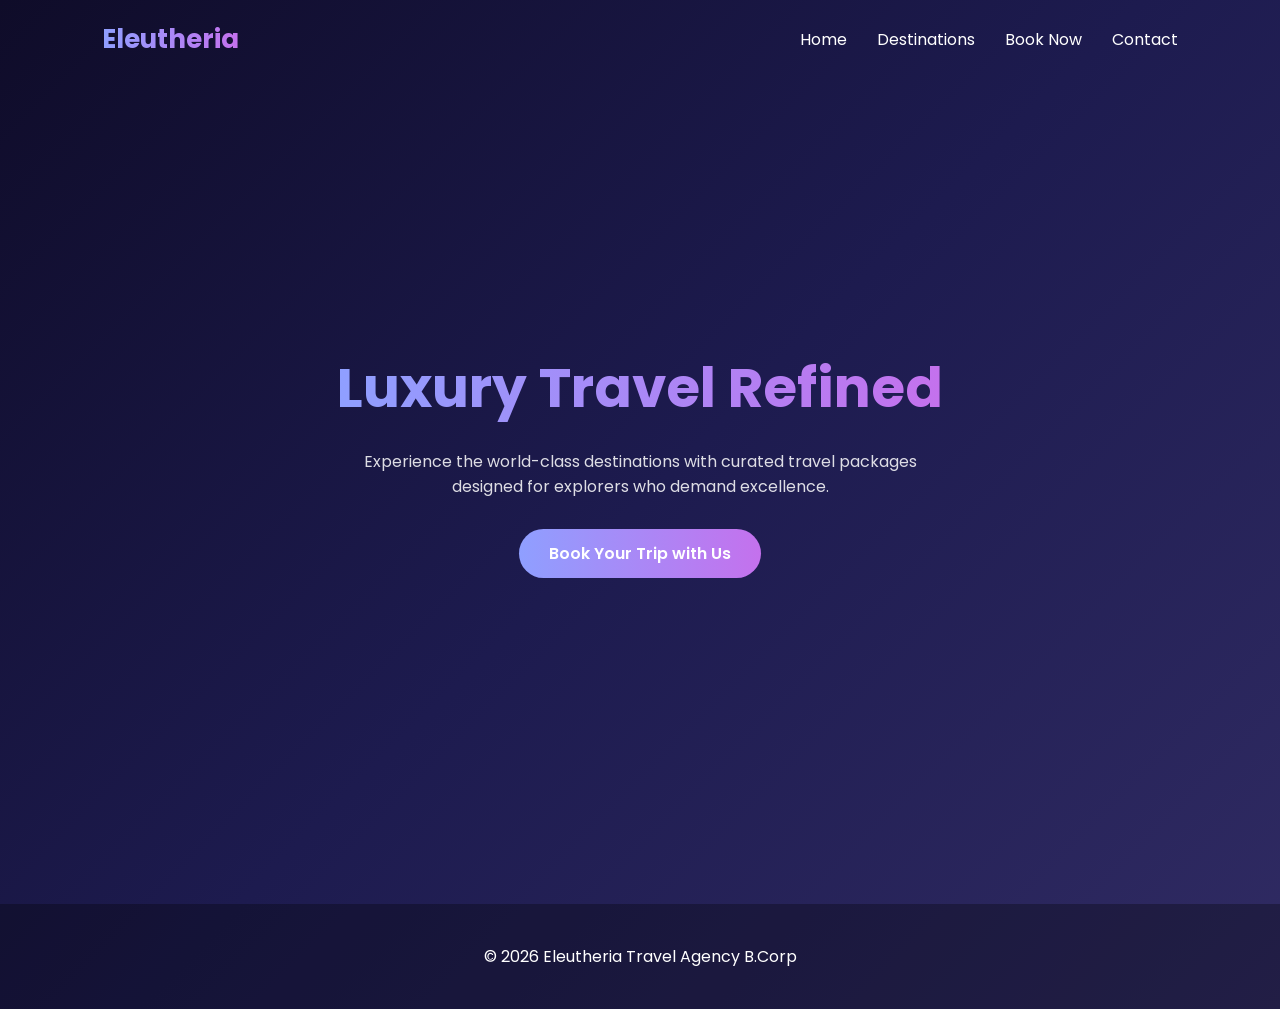
==== index.html @ 0f592579 "Clean travel site" ====
<!DOCTYPE html>
<html>
<head>
    <title>Eleutheria Travel</title>
    <link rel="stylesheet" href="styles.css">
    <link href="https://fonts.googleapis.com/css2?family=Poppins:wght@300;400;600;700&display=swap" rel="stylesheet">
</head>
<body>

    <nav>
        <h1>Eleutheria</h1>
        <ul>
            <li><a href="index.html">Home</a></li>
            <li><a href="destinations.html">Destinations</a></li>
            <li><a href="booking.html">Book Now</a></li>
           <li><a href="contact.html">Contact</a></li>
        </ul>
    </nav>

    <section class="hero">
        <h2>Luxury Travel Refined</h2>
    <p>Experience  the world-class destinations with curated travel packages designed for explorers who demand excellence.</p>
    <a href="booking.html" class="button">Book Your Trip with Us</a>
    </section>

    <footer>
        © 2026 Eleutheria Travel Agency B.Corp
    </footer>
</body>
</html>
---- styles.css ----
*{
    margin:0;
    padding:0;
    box-sizing:border-box;
    font-family:'Poppins', sans-serif;
}

body{
    background: linear-gradient(135deg,#0f0c29,#1d1b4f,#302b63);
    color:white;
    min-height:100vh;
}

nav{
    display:flex;
    justify-content:space-between;
    align-items:center;
    padding:20px 8%;
}

nav h1{
    font-size:26px;
    font-weight:700;
    background:linear-gradient(to right,#8f9fff,#c471ed);
    -webkit-background-clip:text;
    background-clip:text;
    -webkit-text-fill-color:transparent;
}

nav ul{
    display:flex;
    list-style:none;
    gap:30px;
}

nav ul li a{
    text-decoration:none;
    color:white;
    transition:0.3s;
}

nav ul li a:hover{
    color:#8f9fff;
}

.hero{
    height:85vh;
    display:flex;
    flex-direction:column;
    justify-content:center;
    align-items:center;
    text-align:center;
    padding:20px;
}

.hero h2{
    font-size:55px;
    background:linear-gradient(to right,#8f9fff,#c471ed);
    -webkit-background-clip:text;
    background-clip:text;
    -webkit-text-fill-color:transparent;
}

.hero p{
    margin-top:20px;
    max-width:600px;
    opacity:0.85;
}

.button{
    margin-top:30px;
    padding:12px 30px;
    border:none;
    border-radius:30px;
    background:linear-gradient(to right,#8f9fff,#c471ed);
    color:white;
    text-decoration:none;
    font-weight:600;
    transition:0.3s;
}

.button:hover{
    transform:scale(1.05);
}

/* SECTION */

.section{
    padding:70px 8%;
}

.section h2{
    text-align:center;
    margin-bottom:40px;
}

/* CARDS */

.grid{
    display:grid;
    grid-template-columns:repeat(auto-fit,minmax(280px,1fr));
    gap:30px;
}

.card{
    background:rgba(255,255,255,0.05);
    backdrop-filter:blur(10px);
    border-radius:20px;
    overflow:hidden;
    border:1px solid rgba(255,255,255,0.1);
    transition:0.4s;
}

.card:hover{
    transform:translateY(-10px);
}

.card img{
    width:100%;
    height:200px;
    object-fit:cover;
}

.card-content{
    padding:20px;
}



.form-container{
    max-width:600px;
    margin:auto;
    background:rgba(255,255,255,0.05);
    padding:40px;
    border-radius:20px;
    backdrop-filter:blur(10px);
}

form{
    display:flex;
    flex-direction:column;
    gap:20px;
}

input, select{
    padding:12px;
    border:none;
    border-radius:10px;
    background:rgba(255,255,255,0.1);
    color:white;
}

input::placeholder{
    color:rgba(255,255,255,0.7);
}

footer{
    text-align:center;
    padding:40px;
    background:rgba(0,0,0,0.3);
    margin-top:60px;
}
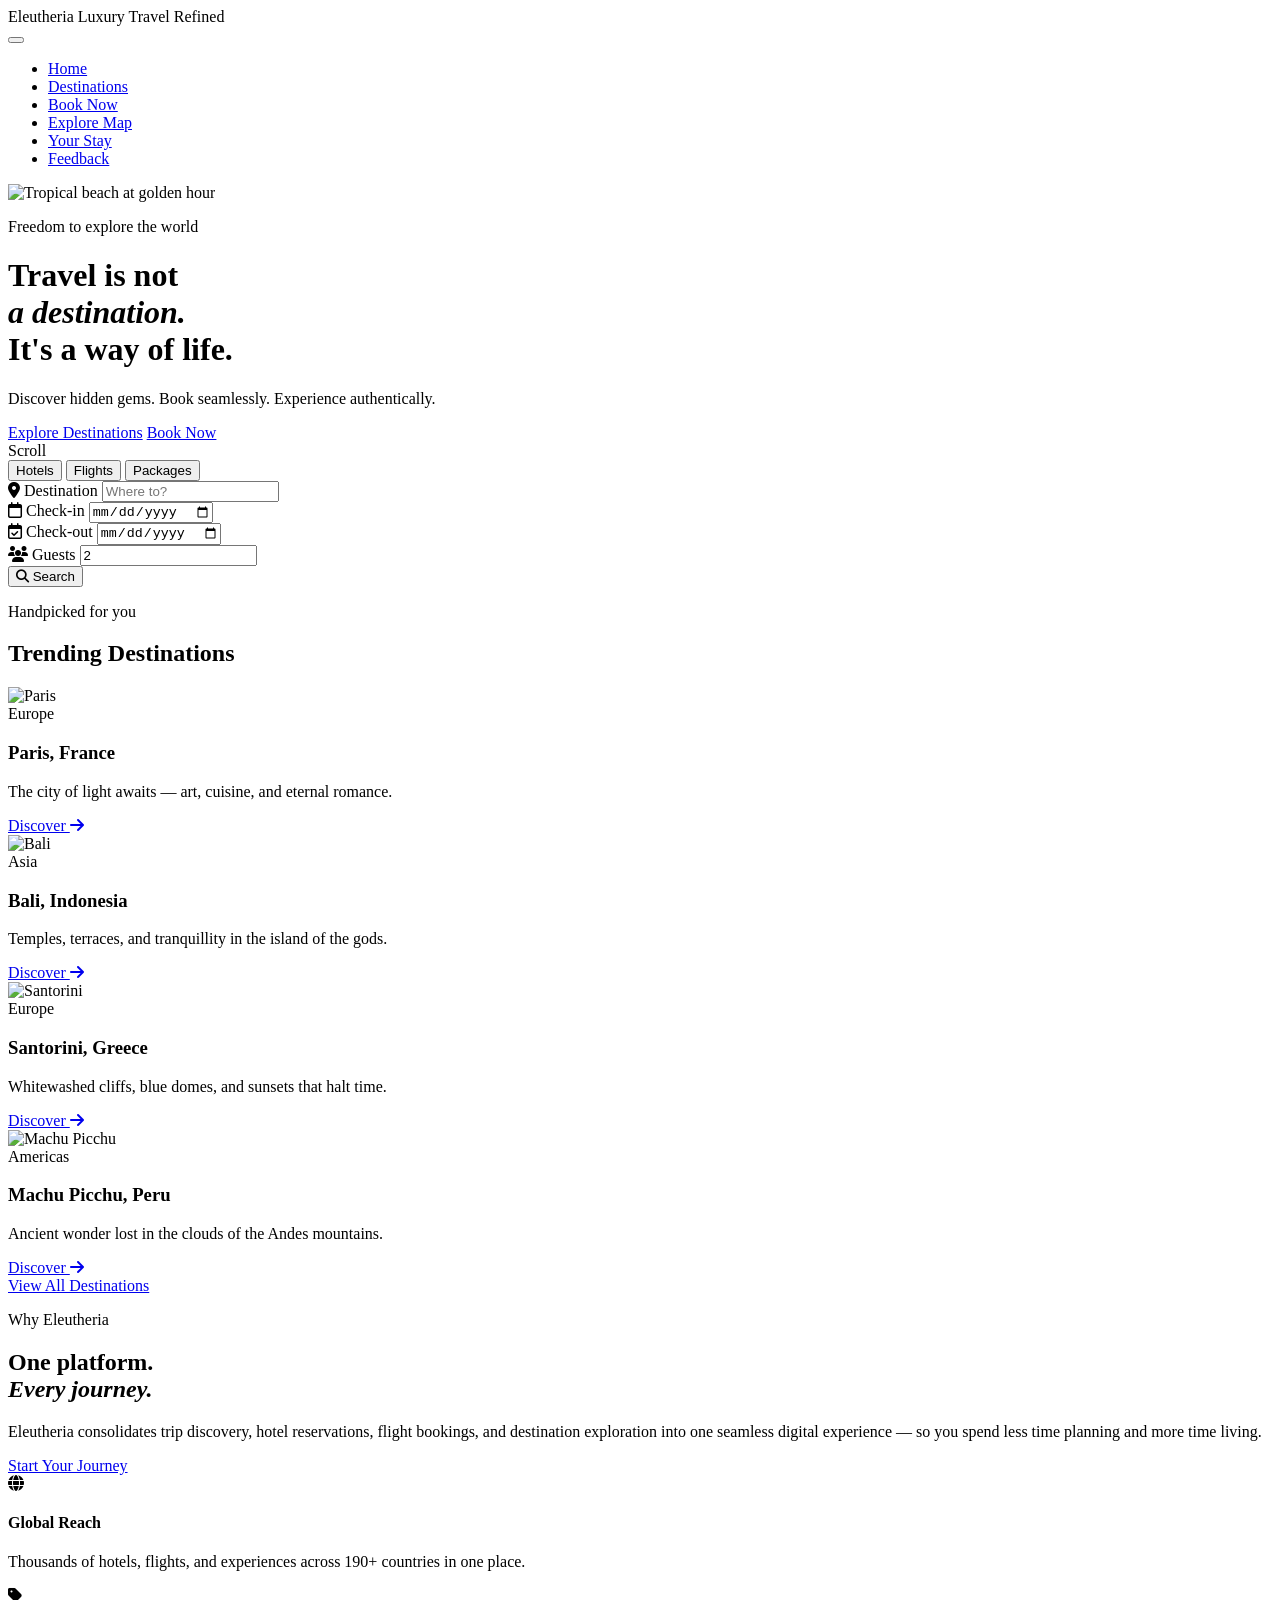
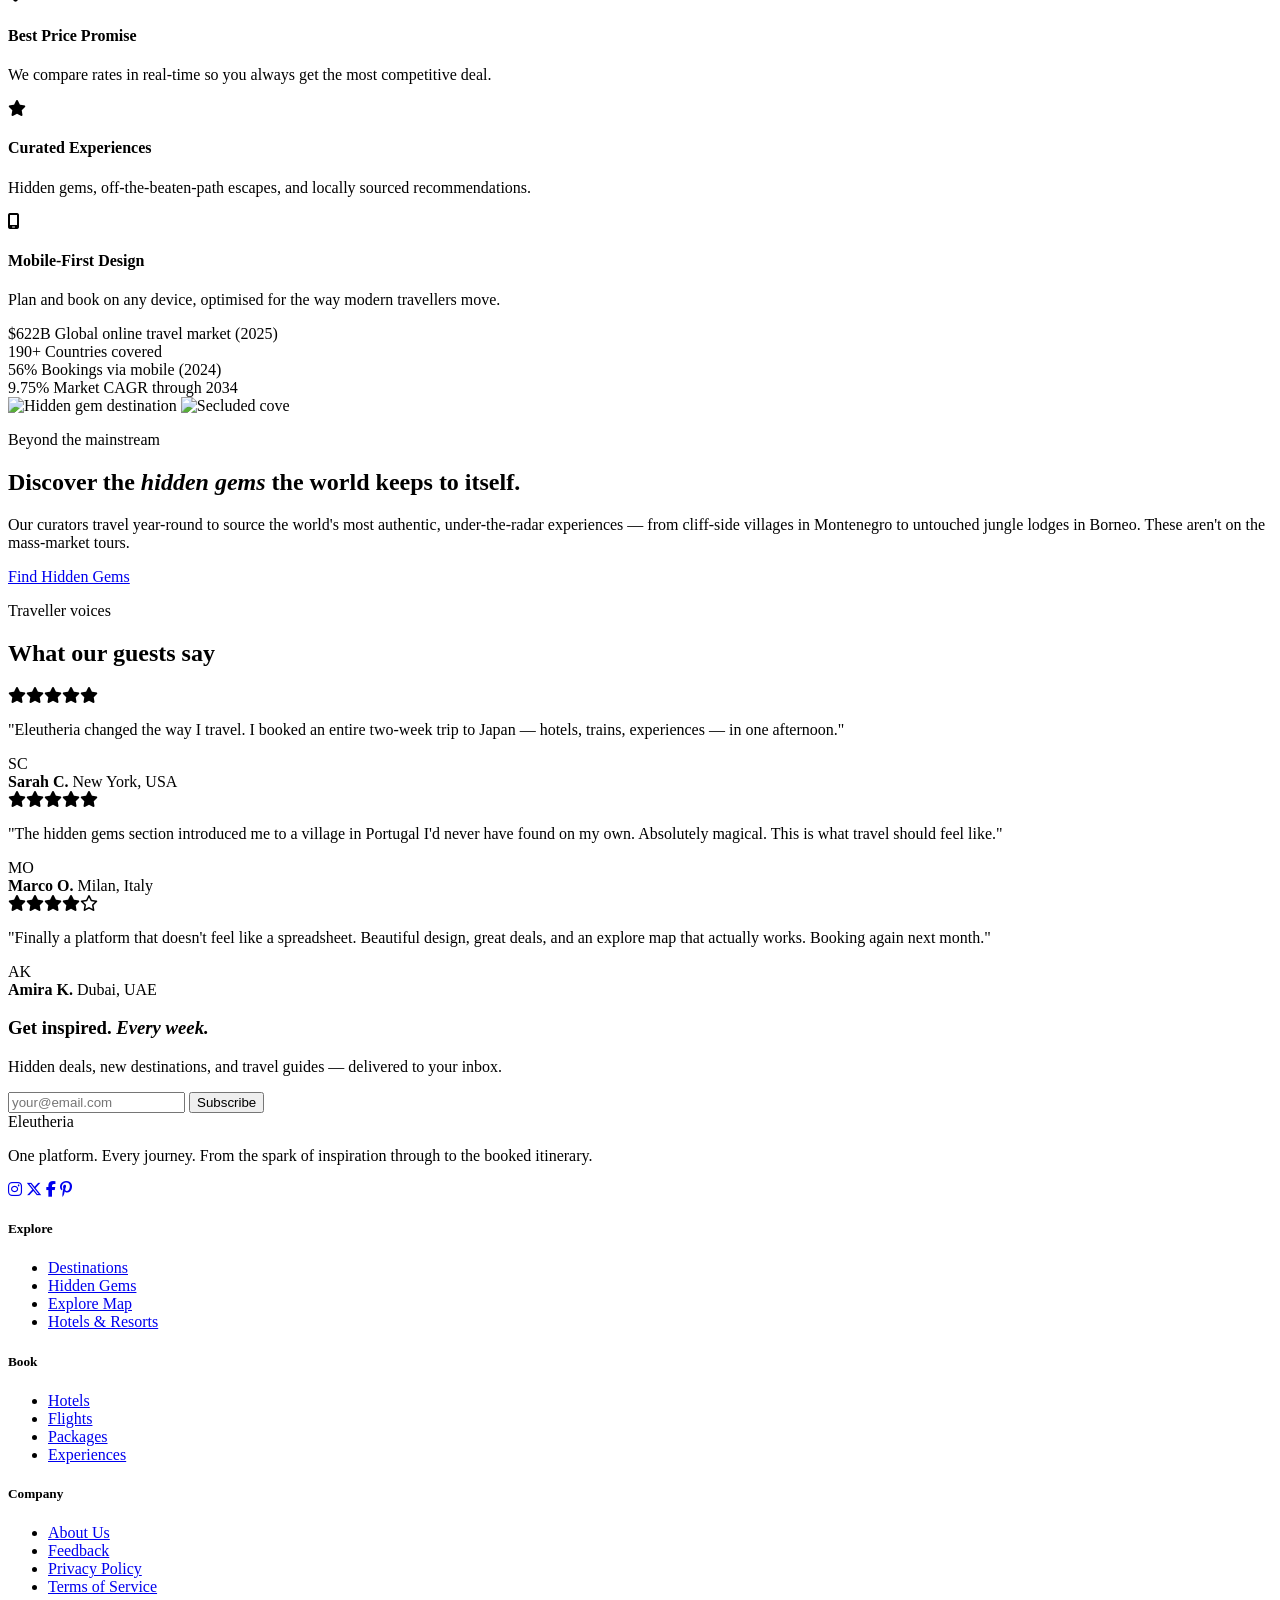
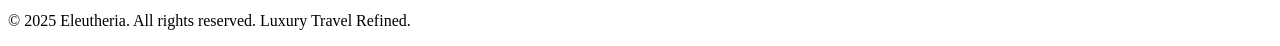
==== commit b1239f34: "Initial commit" ====
--- a/index.html
+++ b/index.html
@@ -1,30 +1,323 @@
 <!DOCTYPE html>
-<html>
+<html lang="en">
 <head>
-    <title>Eleutheria Travel</title>
-    <link rel="stylesheet" href="styles.css">
-    <link href="https://fonts.googleapis.com/css2?family=Poppins:wght@300;400;600;700&display=swap" rel="stylesheet">
+  <meta charset="UTF-8" />
+  <meta name="viewport" content="width=device-width, initial-scale=1.0" />
+  <title>Eleutheria — Luxury Travel Refined</title>
+  <link rel="stylesheet" href="css/style.css" />
+  <link rel="preconnect" href="https://fonts.googleapis.com" />
+  <link rel="preconnect" href="https://fonts.gstatic.com" crossorigin />
+  <link href="https://fonts.googleapis.com/css2?family=Cormorant+Garamond:ital,wght@0,300;0,400;0,600;1,300;1,400&family=Jost:wght@300;400;500&display=swap" rel="stylesheet" />
+  <link rel="stylesheet" href="https://cdnjs.cloudflare.com/ajax/libs/font-awesome/6.5.0/css/all.min.css" />
 </head>
 <body>
 
-    <nav>
-        <h1>Eleutheria</h1>
-        <ul>
-            <li><a href="index.html">Home</a></li>
+  
+  <nav class="navbar" id="navbar">
+    <div class="nav-logo">
+      <span class="logo-text">Eleutheria</span>
+      <span class="logo-sub">Luxury Travel Refined</span>
+    </div>
+    <button class="nav-toggle" id="navToggle" aria-label="Toggle menu">
+      <span></span><span></span><span></span>
+    </button>
+    <ul class="nav-links" id="navLinks">
+      <li><a href="index.html" class="active">Home</a></li>
+      <li><a href="destinations.html">Destinations</a></li>
+      <li><a href="book.html">Book Now</a></li>
+      <li><a href="map.html">Explore Map</a></li>
+      <li><a href="stay.html">Your Stay</a></li>
+      <li><a href="feedback.html">Feedback</a></li>
+    </ul>
+  </nav>
+
+  
+  <header class="hero">
+    <div class="hero-bg">
+      <div class="hero-overlay"></div>
+      <img src="https://images.unsplash.com/photo-1507525428034-b723cf961d3e?w=1600&q=80" alt="Tropical beach at golden hour" class="hero-img" />
+    </div>
+    <div class="hero-content">
+      <p class="hero-eyebrow">Freedom to explore the world</p>
+      <h1 class="hero-title">
+        Travel is not<br />
+        <em>a destination.</em><br />
+        It's a way of life.
+      </h1>
+      <p class="hero-sub">Discover hidden gems. Book seamlessly. Experience authentically.</p>
+      <div class="hero-cta">
+        <a href="destinations.html" class="btn btn-primary">Explore Destinations</a>
+        <a href="book.html" class="btn btn-ghost">Book Now</a>
+      </div>
+    </div>
+    <div class="hero-scroll">
+      <span>Scroll</span>
+      <div class="scroll-line"></div>
+    </div>
+  </header>
+
+ 
+  <section class="search-bar-section">
+    <div class="search-card">
+      <div class="search-tabs">
+        <button class="tab active" data-tab="hotels">Hotels</button>
+        <button class="tab" data-tab="flights">Flights</button>
+        <button class="tab" data-tab="packages">Packages</button>
+      </div>
+      <div class="search-fields">
+        <div class="field">
+          <label><i class="fa-solid fa-location-dot"></i> Destination</label>
+          <input type="text" placeholder="Where to?" />
+        </div>
+        <div class="field">
+          <label><i class="fa-regular fa-calendar"></i> Check-in</label>
+          <input type="date" />
+        </div>
+        <div class="field">
+          <label><i class="fa-regular fa-calendar-check"></i> Check-out</label>
+          <input type="date" />
+        </div>
+        <div class="field">
+          <label><i class="fa-solid fa-users"></i> Guests</label>
+          <input type="number" min="1" value="2" />
+        </div>
+        <button class="search-btn"><i class="fa-solid fa-magnifying-glass"></i> Search</button>
+      </div>
+    </div>
+  </section>
+
+  <section class="section featured">
+    <div class="section-header">
+      <p class="section-eyebrow">Handpicked for you</p>
+      <h2 class="section-title">Trending Destinations</h2>
+    </div>
+    <div class="cards-grid">
+      <article class="dest-card" style="--delay:0s">
+        <img src="https://images.unsplash.com/photo-1499856871958-5b9627545d1a?w=600&q=80" alt="Paris" />
+        <div class="card-overlay">
+          <div class="card-tag">Europe</div>
+          <h3>Paris, France</h3>
+          <p>The city of light awaits — art, cuisine, and eternal romance.</p>
+          <a href="destinations.html" class="card-link">Discover <i class="fa-solid fa-arrow-right"></i></a>
+        </div>
+      </article>
+      <article class="dest-card" style="--delay:0.1s">
+        <img src="https://images.unsplash.com/photo-1528360983277-13d401cdc186?w=600&q=80" alt="Bali" />
+        <div class="card-overlay">
+          <div class="card-tag">Asia</div>
+          <h3>Bali, Indonesia</h3>
+          <p>Temples, terraces, and tranquillity in the island of the gods.</p>
+          <a href="destinations.html" class="card-link">Discover <i class="fa-solid fa-arrow-right"></i></a>
+        </div>
+      </article>
+      <article class="dest-card" style="--delay:0.2s">
+        <img src="https://images.unsplash.com/photo-1506905925346-21bda4d32df4?w=600&q=80" alt="Santorini" />
+        <div class="card-overlay">
+          <div class="card-tag">Europe</div>
+          <h3>Santorini, Greece</h3>
+          <p>Whitewashed cliffs, blue domes, and sunsets that halt time.</p>
+          <a href="destinations.html" class="card-link">Discover <i class="fa-solid fa-arrow-right"></i></a>
+        </div>
+      </article>
+      <article class="dest-card" style="--delay:0.3s">
+        <img src="https://images.unsplash.com/photo-1474044159687-1ee9f3a51722?w=600&q=80" alt="Machu Picchu" />
+        <div class="card-overlay">
+          <div class="card-tag">Americas</div>
+          <h3>Machu Picchu, Peru</h3>
+          <p>Ancient wonder lost in the clouds of the Andes mountains.</p>
+          <a href="destinations.html" class="card-link">Discover <i class="fa-solid fa-arrow-right"></i></a>
+        </div>
+      </article>
+    </div>
+    <div class="section-cta">
+      <a href="destinations.html" class="btn btn-outline">View All Destinations</a>
+    </div>
+  </section>
+
+  
+  <section class="section why-us">
+    <div class="why-left">
+      <p class="section-eyebrow">Why Eleutheria</p>
+      <h2 class="section-title">One platform.<br /><em>Every journey.</em></h2>
+      <p class="why-body">Eleutheria consolidates trip discovery, hotel reservations, flight bookings, and destination exploration into one seamless digital experience — so you spend less time planning and more time living.</p>
+      <a href="book.html" class="btn btn-primary">Start Your Journey</a>
+    </div>
+    <div class="why-right">
+      <div class="feature-item">
+        <div class="feature-icon"><i class="fa-solid fa-globe"></i></div>
+        <div>
+          <h4>Global Reach</h4>
+          <p>Thousands of hotels, flights, and experiences across 190+ countries in one place.</p>
+        </div>
+      </div>
+      <div class="feature-item">
+        <div class="feature-icon"><i class="fa-solid fa-tag"></i></div>
+        <div>
+          <h4>Best Price Promise</h4>
+          <p>We compare rates in real-time so you always get the most competitive deal.</p>
+        </div>
+      </div>
+      <div class="feature-item">
+        <div class="feature-icon"><i class="fa-solid fa-star"></i></div>
+        <div>
+          <h4>Curated Experiences</h4>
+          <p>Hidden gems, off-the-beaten-path escapes, and locally sourced recommendations.</p>
+        </div>
+      </div>
+      <div class="feature-item">
+        <div class="feature-icon"><i class="fa-solid fa-mobile-screen"></i></div>
+        <div>
+          <h4>Mobile-First Design</h4>
+          <p>Plan and book on any device, optimised for the way modern travellers move.</p>
+        </div>
+      </div>
+    </div>
+  </section>
+
+
+  <section class="stats-strip">
+    <div class="stat">
+      <span class="stat-num">$622B</span>
+      <span class="stat-label">Global online travel market (2025)</span>
+    </div>
+    <div class="stat-divider"></div>
+    <div class="stat">
+      <span class="stat-num">190+</span>
+      <span class="stat-label">Countries covered</span>
+    </div>
+    <div class="stat-divider"></div>
+    <div class="stat">
+      <span class="stat-num">56%</span>
+      <span class="stat-label">Bookings via mobile (2024)</span>
+    </div>
+    <div class="stat-divider"></div>
+    <div class="stat">
+      <span class="stat-num">9.75%</span>
+      <span class="stat-label">Market CAGR through 2034</span>
+    </div>
+  </section>
+
+
+  <section class="section gems">
+    <div class="gems-inner">
+      <div class="gems-img-col">
+        <img src="https://images.unsplash.com/photo-1552465011-b4e21bf6e79a?w=700&q=80" alt="Hidden gem destination" class="gems-img-main" />
+        <img src="https://images.unsplash.com/photo-1440778303588-435521a205bc?w=400&q=80" alt="Secluded cove" class="gems-img-accent" />
+      </div>
+      <div class="gems-text">
+        <p class="section-eyebrow">Beyond the mainstream</p>
+        <h2 class="section-title">Discover the <em>hidden gems</em> the world keeps to itself.</h2>
+        <p>Our curators travel year-round to source the world's most authentic, under-the-radar experiences — from cliff-side villages in Montenegro to untouched jungle lodges in Borneo. These aren't on the mass-market tours.</p>
+        <a href="destinations.html" class="btn btn-primary">Find Hidden Gems</a>
+      </div>
+    </div>
+  </section>
+
+  
+  <section class="section testimonials">
+    <div class="section-header">
+      <p class="section-eyebrow">Traveller voices</p>
+      <h2 class="section-title">What our guests say</h2>
+    </div>
+    <div class="reviews-grid">
+      <div class="review-card">
+        <div class="stars"><i class="fa-solid fa-star"></i><i class="fa-solid fa-star"></i><i class="fa-solid fa-star"></i><i class="fa-solid fa-star"></i><i class="fa-solid fa-star"></i></div>
+        <p>"Eleutheria changed the way I travel. I booked an entire two-week trip to Japan — hotels, trains, experiences — in one afternoon."</p>
+        <div class="reviewer">
+          <div class="reviewer-avatar">SC</div>
+          <div>
+            <strong>Sarah C.</strong>
+            <span>New York, USA</span>
+          </div>
+        </div>
+      </div>
+      <div class="review-card featured-review">
+        <div class="stars"><i class="fa-solid fa-star"></i><i class="fa-solid fa-star"></i><i class="fa-solid fa-star"></i><i class="fa-solid fa-star"></i><i class="fa-solid fa-star"></i></div>
+        <p>"The hidden gems section introduced me to a village in Portugal I'd never have found on my own. Absolutely magical. This is what travel should feel like."</p>
+        <div class="reviewer">
+          <div class="reviewer-avatar">MO</div>
+          <div>
+            <strong>Marco O.</strong>
+            <span>Milan, Italy</span>
+          </div>
+        </div>
+      </div>
+      <div class="review-card">
+        <div class="stars"><i class="fa-solid fa-star"></i><i class="fa-solid fa-star"></i><i class="fa-solid fa-star"></i><i class="fa-solid fa-star"></i><i class="fa-regular fa-star"></i></div>
+        <p>"Finally a platform that doesn't feel like a spreadsheet. Beautiful design, great deals, and an explore map that actually works. Booking again next month."</p>
+        <div class="reviewer">
+          <div class="reviewer-avatar">AK</div>
+          <div>
+            <strong>Amira K.</strong>
+            <span>Dubai, UAE</span>
+          </div>
+        </div>
+      </div>
+    </div>
+  </section>
+
+  
+  <section class="newsletter">
+    <div class="newsletter-inner">
+      <div class="newsletter-text">
+        <h3>Get inspired. <em>Every week.</em></h3>
+        <p>Hidden deals, new destinations, and travel guides — delivered to your inbox.</p>
+      </div>
+      <div class="newsletter-form">
+        <input type="email" placeholder="your@email.com" />
+        <button class="btn btn-primary">Subscribe</button>
+      </div>
+    </div>
+  </section>
+
+  
+  <footer class="footer">
+    <div class="footer-top">
+      <div class="footer-brand">
+        <span class="logo-text">Eleutheria</span>
+        <p>One platform. Every journey. From the spark of inspiration through to the booked itinerary.</p>
+        <div class="social-links">
+          <a href="#" aria-label="Instagram"><i class="fa-brands fa-instagram"></i></a>
+          <a href="#" aria-label="Twitter"><i class="fa-brands fa-x-twitter"></i></a>
+          <a href="#" aria-label="Facebook"><i class="fa-brands fa-facebook-f"></i></a>
+          <a href="#" aria-label="Pinterest"><i class="fa-brands fa-pinterest-p"></i></a>
+        </div>
+      </div>
+      <div class="footer-links">
+        <div class="footer-col">
+          <h5>Explore</h5>
+          <ul>
             <li><a href="destinations.html">Destinations</a></li>
-            <li><a href="booking.html">Book Now</a></li>
-           <li><a href="contact.html">Contact</a></li>
-        </ul>
-    </nav>
-
-    <section class="hero">
-        <h2>Luxury Travel Refined</h2>
-    <p>Experience  the world-class destinations with curated travel packages designed for explorers who demand excellence.</p>
-    <a href="booking.html" class="button">Book Your Trip with Us</a>
-    </section>
-
-    <footer>
-        © 2026 Eleutheria Travel Agency B.Corp
-    </footer>
+            <li><a href="destinations.html">Hidden Gems</a></li>
+            <li><a href="map.html">Explore Map</a></li>
+            <li><a href="stay.html">Hotels & Resorts</a></li>
+          </ul>
+        </div>
+        <div class="footer-col">
+          <h5>Book</h5>
+          <ul>
+            <li><a href="book.html">Hotels</a></li>
+            <li><a href="book.html">Flights</a></li>
+            <li><a href="book.html">Packages</a></li>
+            <li><a href="book.html">Experiences</a></li>
+          </ul>
+        </div>
+        <div class="footer-col">
+          <h5>Company</h5>
+          <ul>
+            <li><a href="#">About Us</a></li>
+            <li><a href="feedback.html">Feedback</a></li>
+            <li><a href="#">Privacy Policy</a></li>
+            <li><a href="#">Terms of Service</a></li>
+          </ul>
+        </div>
+      </div>
+    </div>
+    <div class="footer-bottom">
+      <p>&copy; 2025 Eleutheria. All rights reserved. Luxury Travel Refined.</p>
+    </div>
+  </footer>
+
+  <script src="js/main.js"></script>
 </body>
 </html>
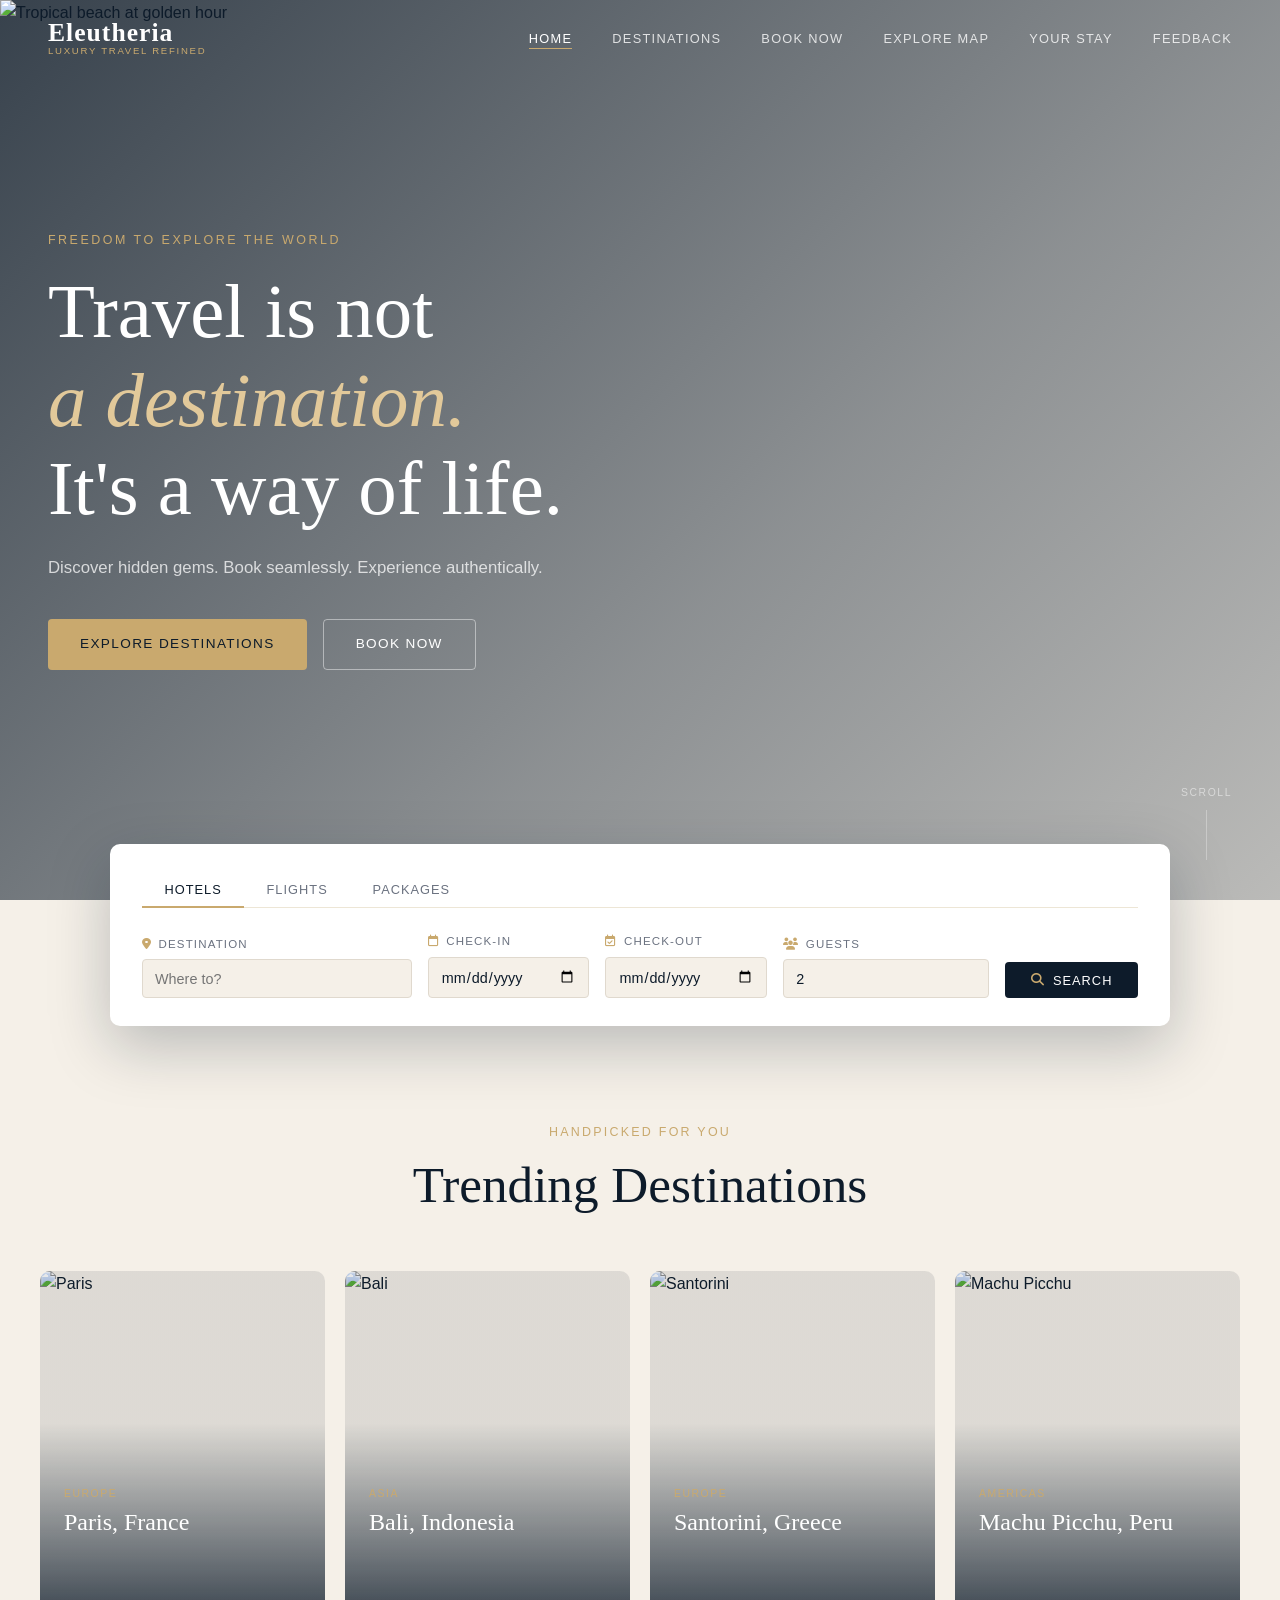
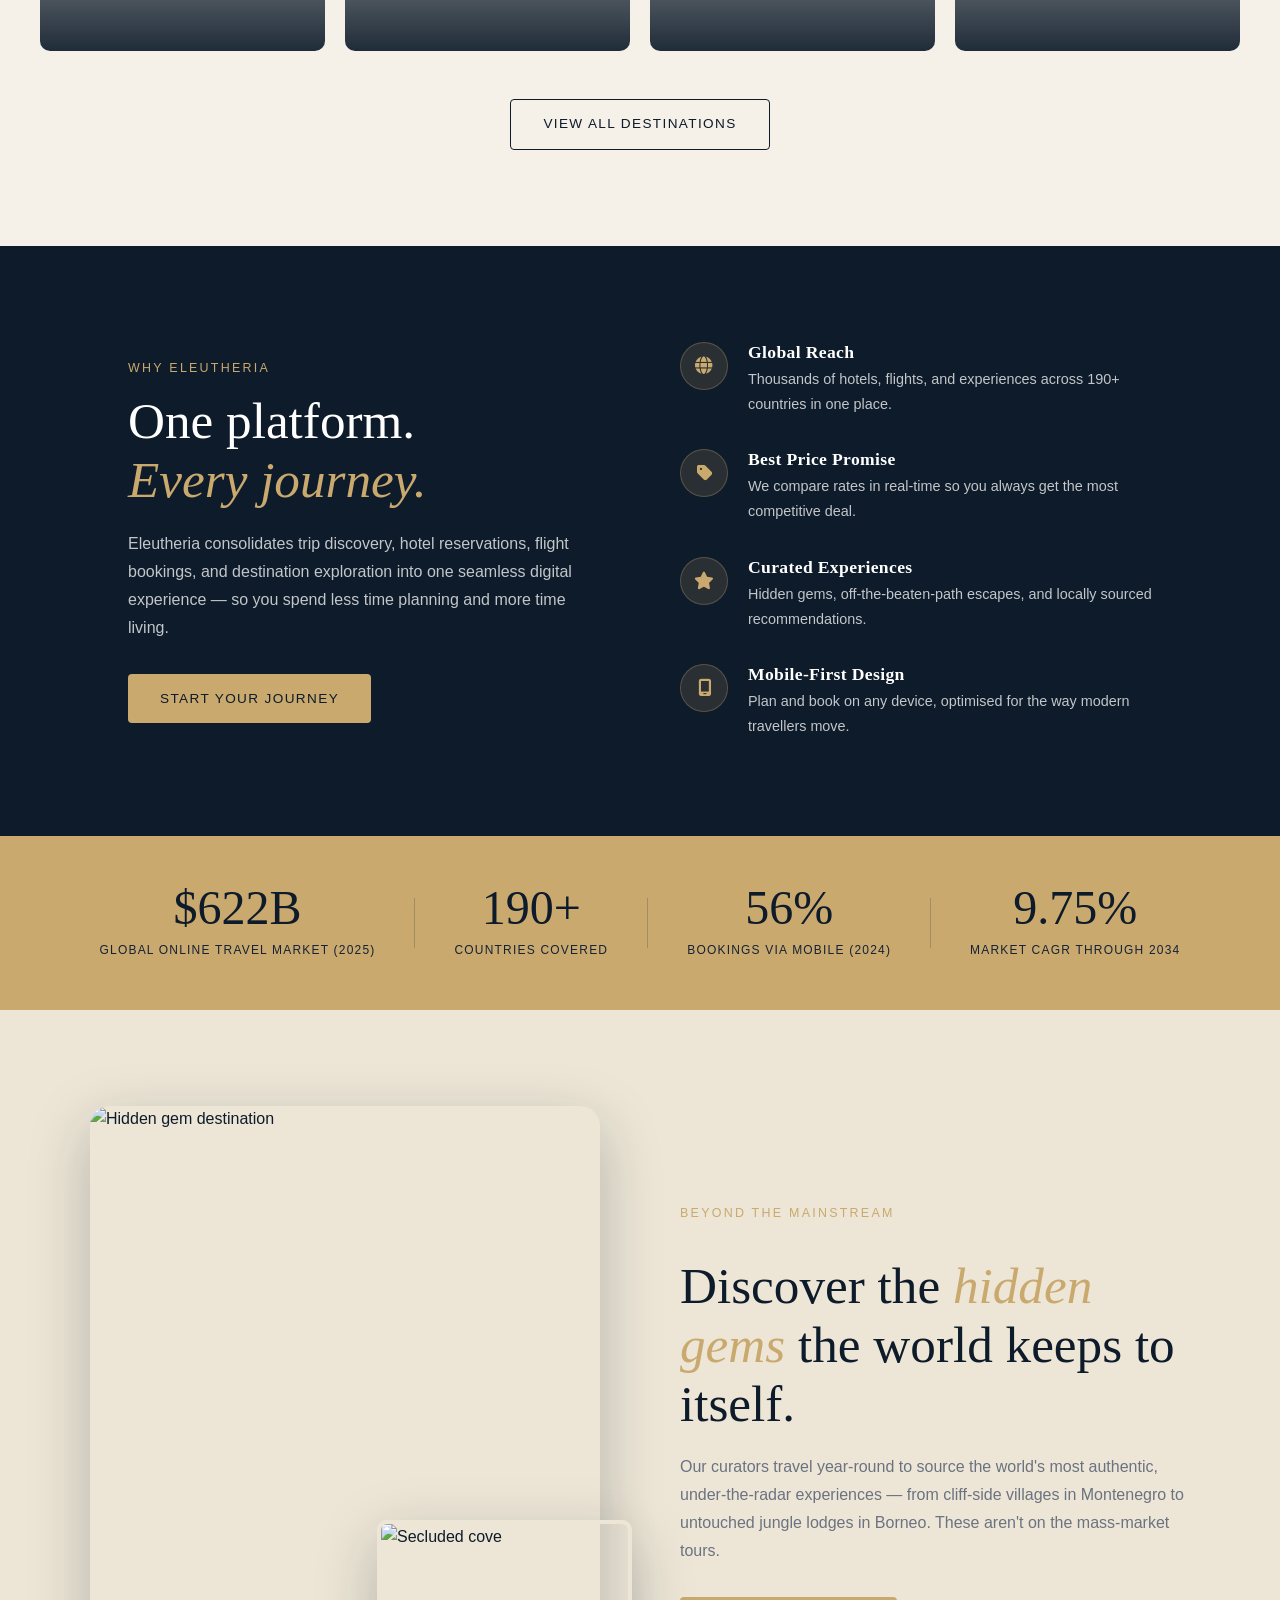
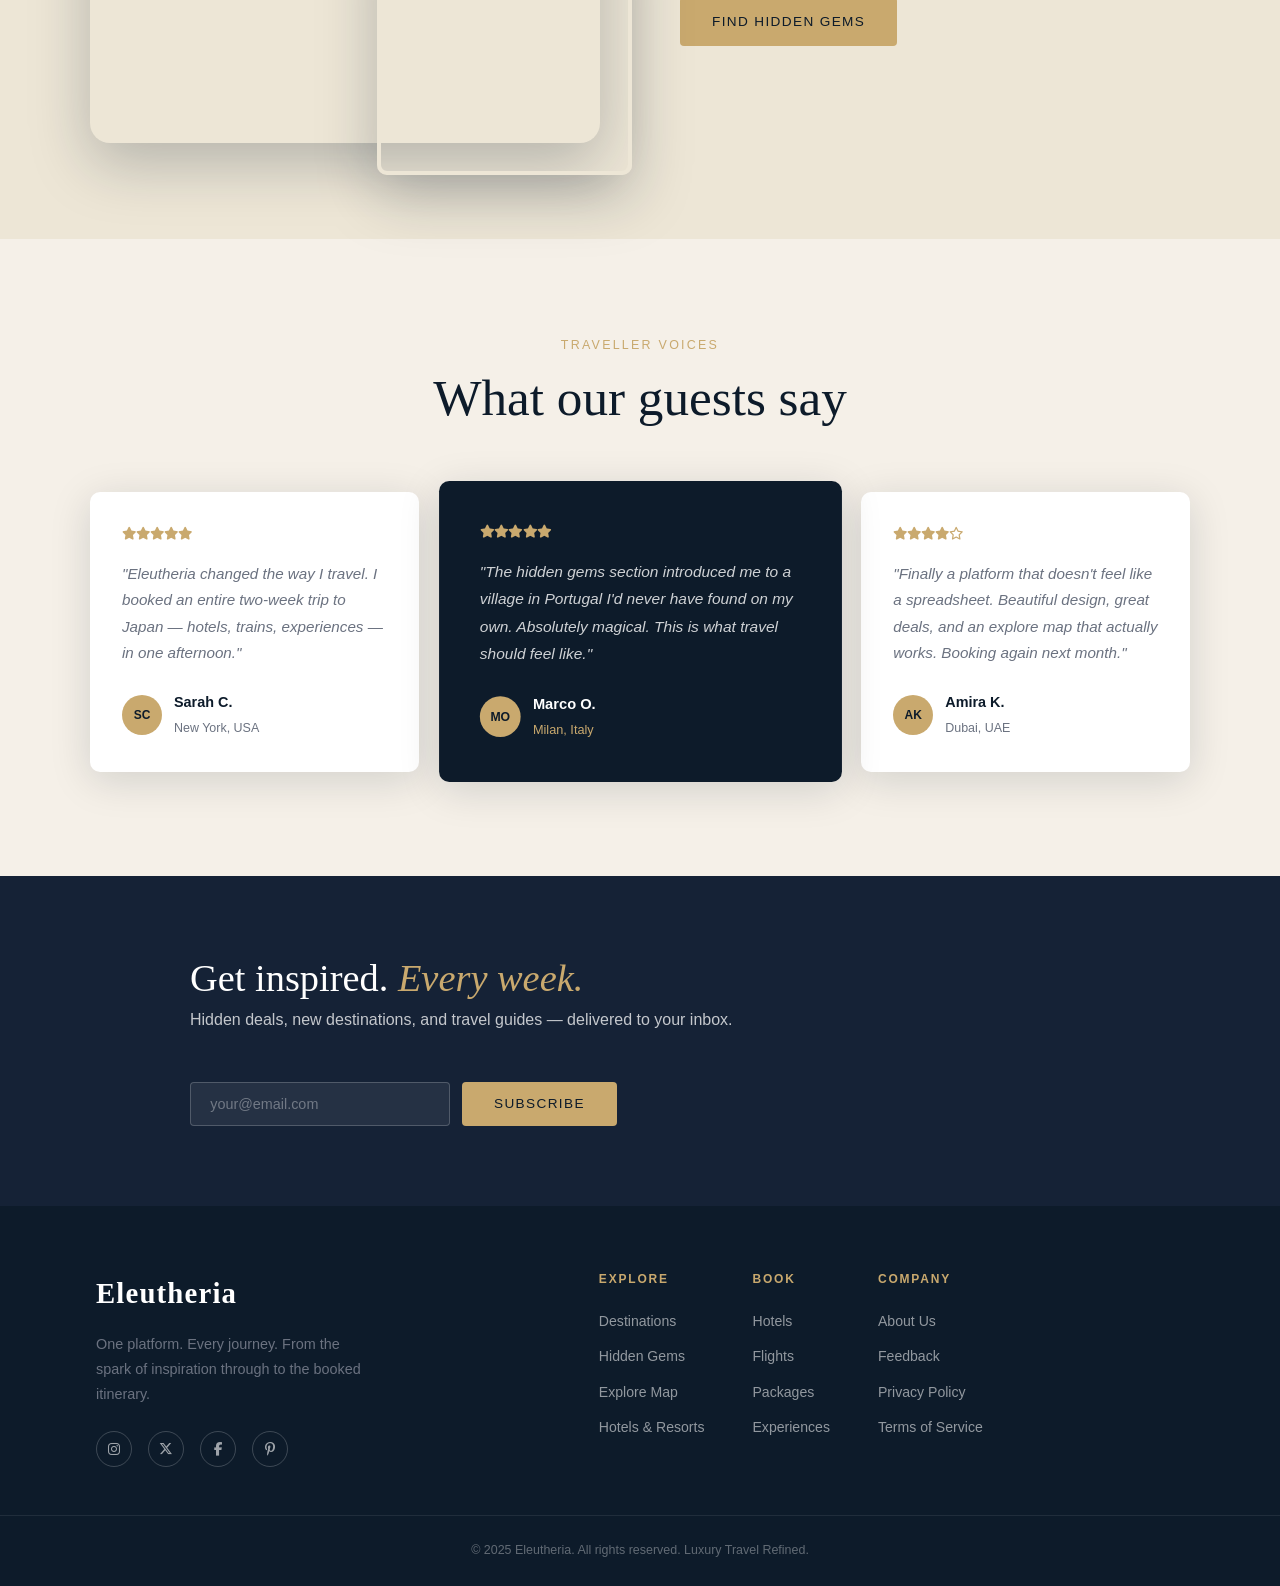
==== commit b00c1c7f: "edited style.css" ====
--- a/index.html
+++ b/index.html
@@ -4,7 +4,7 @@
   <meta charset="UTF-8" />
   <meta name="viewport" content="width=device-width, initial-scale=1.0" />
   <title>Eleutheria — Luxury Travel Refined</title>
-  <link rel="stylesheet" href="css/style.css" />
+  <link rel="stylesheet" href="style.css" />
   <link rel="preconnect" href="https://fonts.googleapis.com" />
   <link rel="preconnect" href="https://fonts.gstatic.com" crossorigin />
   <link href="https://fonts.googleapis.com/css2?family=Cormorant+Garamond:ital,wght@0,300;0,400;0,600;1,300;1,400&family=Jost:wght@300;400;500&display=swap" rel="stylesheet" />
--- a/style.css
+++ b/style.css
@@ -0,0 +1,994 @@
+
+*, *::before, *::after { box-sizing: border-box; margin: 0; padding: 0; }
+html { scroll-behavior: smooth; font-size: 16px; }
+
+
+:root {
+  --navy:       #0d1b2a;
+  --navy-mid:   #152236;
+  --navy-light: #1e3352;
+  --gold:       #c9a96e;
+  --gold-light: #e2c99a;
+  --cream:      #f5f0e8;
+  --cream-warm: #ede6d6;
+  --white:      #ffffff;
+  --text-dark:  #0d1b2a;
+  --text-muted: #6b7280;
+  --text-light: rgba(255,255,255,0.75);
+
+  --font-display: 'Cormorant Garamond', Georgia, serif;
+  --font-body:    'Jost', sans-serif;
+
+  --radius-sm:  4px;
+  --radius-md:  10px;
+  --radius-lg:  20px;
+  --shadow-card: 0 8px 40px rgba(13,27,42,0.15);
+  --shadow-lift: 0 20px 60px rgba(13,27,42,0.25);
+  --transition: 0.35s cubic-bezier(0.4, 0, 0.2, 1);
+}
+
+body {
+  font-family: var(--font-body);
+  background: var(--cream);
+  color: var(--text-dark);
+  line-height: 1.6;
+  overflow-x: hidden;
+}
+
+
+h1, h2, h3, h4 { font-family: var(--font-display); line-height: 1.15; }
+h1 { font-size: clamp(2.8rem, 6vw, 5.5rem); font-weight: 300; }
+h2 { font-size: clamp(2rem, 4vw, 3.4rem); font-weight: 300; }
+h3 { font-size: clamp(1.4rem, 2.5vw, 2rem); font-weight: 400; }
+h4 { font-size: 1.1rem; font-weight: 600; letter-spacing: 0.02em; }
+em { font-style: italic; color: var(--gold); }
+
+p { font-size: 1rem; color: var(--text-muted); line-height: 1.75; }
+
+
+.btn {
+  display: inline-flex;
+  align-items: center;
+  gap: 0.5rem;
+  padding: 0.85rem 2rem;
+  border-radius: var(--radius-sm);
+  font-family: var(--font-body);
+  font-size: 0.85rem;
+  font-weight: 500;
+  letter-spacing: 0.1em;
+  text-transform: uppercase;
+  text-decoration: none;
+  border: none;
+  cursor: pointer;
+  transition: var(--transition);
+}
+.btn-primary {
+  background: var(--gold);
+  color: var(--navy);
+}
+.btn-primary:hover { background: var(--gold-light); transform: translateY(-2px); box-shadow: 0 8px 24px rgba(201,169,110,0.4); }
+
+.btn-ghost {
+  background: transparent;
+  color: var(--white);
+  border: 1px solid rgba(255,255,255,0.45);
+}
+.btn-ghost:hover { background: rgba(255,255,255,0.12); border-color: var(--white); }
+
+.btn-outline {
+  background: transparent;
+  color: var(--navy);
+  border: 1.5px solid var(--navy);
+}
+.btn-outline:hover { background: var(--navy); color: var(--cream); }
+
+/* --- SECTION BASE --- */
+.section { padding: 6rem 2rem; }
+.section-eyebrow {
+  font-family: var(--font-body);
+  font-size: 0.78rem;
+  font-weight: 500;
+  letter-spacing: 0.18em;
+  text-transform: uppercase;
+  color: var(--gold);
+  margin-bottom: 0.75rem;
+}
+.section-header { text-align: center; margin-bottom: 3.5rem; }
+.section-header .section-title { color: var(--navy); }
+.section-cta { text-align: center; margin-top: 3rem; }
+
+
+.navbar {
+  position: fixed;
+  top: 0; left: 0; right: 0;
+  z-index: 1000;
+  display: flex;
+  align-items: center;
+  justify-content: space-between;
+  padding: 1.25rem 3rem;
+  background: transparent;
+  transition: background var(--transition), padding var(--transition), box-shadow var(--transition);
+}
+.navbar.scrolled {
+  background: var(--navy);
+  padding: 0.85rem 3rem;
+  box-shadow: 0 4px 30px rgba(0,0,0,0.25);
+}
+
+.nav-logo { display: flex; flex-direction: column; line-height: 1; }
+.logo-text {
+  font-family: var(--font-display);
+  font-size: 1.6rem;
+  font-weight: 600;
+  color: var(--white);
+  letter-spacing: 0.04em;
+}
+.logo-sub {
+  font-size: 0.6rem;
+  letter-spacing: 0.18em;
+  text-transform: uppercase;
+  color: var(--gold);
+  font-family: var(--font-body);
+}
+
+.nav-links {
+  display: flex;
+  gap: 2.5rem;
+  list-style: none;
+}
+.nav-links a {
+  font-size: 0.8rem;
+  letter-spacing: 0.1em;
+  text-transform: uppercase;
+  color: rgba(255,255,255,0.8);
+  text-decoration: none;
+  position: relative;
+  transition: color var(--transition);
+}
+.nav-links a::after {
+  content: '';
+  position: absolute;
+  bottom: -3px; left: 0;
+  width: 0; height: 1px;
+  background: var(--gold);
+  transition: width var(--transition);
+}
+.nav-links a:hover, .nav-links a.active { color: var(--white); }
+.nav-links a:hover::after, .nav-links a.active::after { width: 100%; }
+
+.nav-toggle {
+  display: none;
+  flex-direction: column;
+  gap: 5px;
+  background: none;
+  border: none;
+  cursor: pointer;
+  padding: 4px;
+}
+.nav-toggle span {
+  width: 24px; height: 1.5px;
+  background: var(--white);
+  transition: var(--transition);
+  display: block;
+}
+
+
+.hero {
+  position: relative;
+  height: 100vh;
+  min-height: 600px;
+  display: flex;
+  align-items: center;
+  overflow: hidden;
+}
+.hero-bg { position: absolute; inset: 0; }
+.hero-img {
+  width: 100%; height: 100%;
+  object-fit: cover;
+  object-position: center;
+  transform: scale(1.05);
+  animation: heroZoom 12s ease-out forwards;
+}
+@keyframes heroZoom { to { transform: scale(1); } }
+.hero-overlay {
+  position: absolute; inset: 0;
+  background: linear-gradient(135deg, rgba(13,27,42,0.82) 0%, rgba(13,27,42,0.45) 60%, rgba(13,27,42,0.25) 100%);
+}
+
+.hero-content {
+  position: relative;
+  z-index: 2;
+  max-width: 720px;
+  padding: 0 3rem;
+  animation: fadeUp 1.2s 0.3s both;
+}
+@keyframes fadeUp {
+  from { opacity: 0; transform: translateY(30px); }
+  to   { opacity: 1; transform: translateY(0); }
+}
+.hero-eyebrow {
+  font-size: 0.78rem;
+  letter-spacing: 0.2em;
+  text-transform: uppercase;
+  color: var(--gold);
+  margin-bottom: 1rem;
+  font-family: var(--font-body);
+  font-weight: 400;
+}
+.hero-title {
+  color: var(--white);
+  margin-bottom: 1.25rem;
+  font-weight: 300;
+}
+.hero-title em { color: var(--gold-light); }
+.hero-sub {
+  color: var(--text-light);
+  font-size: 1.05rem;
+  margin-bottom: 2.25rem;
+}
+.hero-cta { display: flex; gap: 1rem; flex-wrap: wrap; }
+
+.hero-scroll {
+  position: absolute;
+  bottom: 2.5rem;
+  right: 3rem;
+  z-index: 2;
+  display: flex;
+  flex-direction: column;
+  align-items: center;
+  gap: 0.5rem;
+  color: rgba(255,255,255,0.5);
+  font-size: 0.65rem;
+  letter-spacing: 0.15em;
+  text-transform: uppercase;
+  font-family: var(--font-body);
+}
+.scroll-line {
+  width: 1px; height: 50px;
+  background: rgba(255,255,255,0.3);
+  position: relative;
+  overflow: hidden;
+}
+.scroll-line::after {
+  content: '';
+  position: absolute;
+  top: -100%; left: 0;
+  width: 100%; height: 100%;
+  background: var(--gold);
+  animation: scrollPulse 2s infinite;
+}
+@keyframes scrollPulse { to { top: 100%; } }
+
+
+.search-bar-section {
+  display: flex;
+  justify-content: center;
+  padding: 0 2rem;
+  margin-top: -56px;
+  position: relative;
+  z-index: 10;
+}
+.search-card {
+  background: var(--white);
+  border-radius: var(--radius-md);
+  box-shadow: var(--shadow-lift);
+  padding: 1.75rem 2rem;
+  width: 100%;
+  max-width: 1060px;
+}
+.search-tabs {
+  display: flex;
+  gap: 0;
+  margin-bottom: 1.5rem;
+  border-bottom: 1px solid var(--cream-warm);
+}
+.tab {
+  padding: 0.6rem 1.4rem;
+  font-family: var(--font-body);
+  font-size: 0.8rem;
+  letter-spacing: 0.08em;
+  text-transform: uppercase;
+  background: none;
+  border: none;
+  border-bottom: 2px solid transparent;
+  margin-bottom: -1px;
+  cursor: pointer;
+  color: var(--text-muted);
+  transition: var(--transition);
+}
+.tab.active, .tab:hover { color: var(--navy); border-bottom-color: var(--gold); }
+
+.search-fields {
+  display: grid;
+  grid-template-columns: 2fr 1.2fr 1.2fr 1fr auto;
+  gap: 1rem;
+  align-items: end;
+}
+.field { display: flex; flex-direction: column; gap: 0.4rem; }
+.field label {
+  font-size: 0.72rem;
+  letter-spacing: 0.1em;
+  text-transform: uppercase;
+  color: var(--text-muted);
+  display: flex;
+  align-items: center;
+  gap: 0.4rem;
+}
+.field label i { color: var(--gold); font-size: 0.75rem; }
+.field input {
+  padding: 0.65rem 0.75rem;
+  border: 1px solid #e0d9ce;
+  border-radius: var(--radius-sm);
+  font-family: var(--font-body);
+  font-size: 0.9rem;
+  color: var(--navy);
+  background: var(--cream);
+  transition: border-color var(--transition);
+  outline: none;
+}
+.field input:focus { border-color: var(--gold); background: var(--white); }
+.search-btn {
+  padding: 0.65rem 1.6rem;
+  background: var(--navy);
+  color: var(--white);
+  border: none;
+  border-radius: var(--radius-sm);
+  font-family: var(--font-body);
+  font-size: 0.8rem;
+  letter-spacing: 0.08em;
+  text-transform: uppercase;
+  cursor: pointer;
+  transition: var(--transition);
+  white-space: nowrap;
+  display: flex;
+  align-items: center;
+  gap: 0.5rem;
+}
+.search-btn:hover { background: var(--navy-light); transform: translateY(-1px); }
+.search-btn i { color: var(--gold); }
+
+
+.featured { background: var(--cream); }
+.cards-grid {
+  display: grid;
+  grid-template-columns: repeat(4, 1fr);
+  gap: 1.25rem;
+  max-width: 1200px;
+  margin: 0 auto;
+}
+.dest-card {
+  position: relative;
+  border-radius: var(--radius-md);
+  overflow: hidden;
+  aspect-ratio: 3/4;
+  cursor: pointer;
+  animation: fadeUp 0.7s var(--delay, 0s) both;
+}
+.dest-card img {
+  width: 100%; height: 100%;
+  object-fit: cover;
+  transition: transform 0.6s ease;
+}
+.dest-card:hover img { transform: scale(1.07); }
+
+.card-overlay {
+  position: absolute;
+  inset: 0;
+  background: linear-gradient(to top, rgba(13,27,42,0.92) 0%, rgba(13,27,42,0.1) 60%);
+  display: flex;
+  flex-direction: column;
+  justify-content: flex-end;
+  padding: 1.5rem;
+  transition: var(--transition);
+}
+.card-tag {
+  font-size: 0.65rem;
+  letter-spacing: 0.15em;
+  text-transform: uppercase;
+  color: var(--gold);
+  font-family: var(--font-body);
+  margin-bottom: 0.4rem;
+}
+.card-overlay h3 { color: var(--white); font-size: 1.5rem; margin-bottom: 0.4rem; }
+.card-overlay p {
+  color: var(--text-light);
+  font-size: 0.85rem;
+  margin-bottom: 1rem;
+  opacity: 0;
+  transform: translateY(8px);
+  transition: var(--transition);
+}
+.dest-card:hover .card-overlay p { opacity: 1; transform: translateY(0); }
+.card-link {
+  color: var(--gold);
+  text-decoration: none;
+  font-size: 0.8rem;
+  letter-spacing: 0.1em;
+  text-transform: uppercase;
+  font-family: var(--font-body);
+  display: flex;
+  align-items: center;
+  gap: 0.5rem;
+  opacity: 0;
+  transform: translateY(8px);
+  transition: var(--transition);
+}
+.dest-card:hover .card-link { opacity: 1; transform: translateY(0); }
+.card-link:hover { gap: 0.75rem; }
+
+
+.why-us {
+  background: var(--navy);
+  display: grid;
+  grid-template-columns: 1fr 1fr;
+  gap: 5rem;
+  align-items: center;
+  max-width: 100%;
+  padding: 6rem 8rem;
+}
+.why-left .section-title { color: var(--white); margin-bottom: 1.25rem; }
+.why-left .why-body { color: var(--text-light); margin-bottom: 2rem; }
+
+.why-right { display: flex; flex-direction: column; gap: 2rem; }
+.feature-item {
+  display: flex;
+  gap: 1.25rem;
+  align-items: flex-start;
+}
+.feature-icon {
+  width: 48px; height: 48px;
+  border-radius: 50%;
+  background: rgba(201,169,110,0.15);
+  border: 1px solid rgba(201,169,110,0.3);
+  display: flex;
+  align-items: center;
+  justify-content: center;
+  flex-shrink: 0;
+  color: var(--gold);
+  font-size: 1.1rem;
+  transition: var(--transition);
+}
+.feature-item:hover .feature-icon { background: rgba(201,169,110,0.25); border-color: var(--gold); }
+.feature-item h4 { color: var(--white); margin-bottom: 0.3rem; }
+.feature-item p { font-size: 0.9rem; color: var(--text-light); }
+
+
+.stats-strip {
+  background: var(--gold);
+  padding: 3rem 6rem;
+  display: flex;
+  justify-content: space-around;
+  align-items: center;
+  flex-wrap: wrap;
+  gap: 2rem;
+}
+.stat { text-align: center; }
+.stat-num {
+  display: block;
+  font-family: var(--font-display);
+  font-size: clamp(2rem, 4vw, 3rem);
+  font-weight: 300;
+  color: var(--navy);
+  line-height: 1;
+  margin-bottom: 0.3rem;
+}
+.stat-label {
+  font-size: 0.75rem;
+  letter-spacing: 0.1em;
+  text-transform: uppercase;
+  color: var(--navy-mid);
+  font-family: var(--font-body);
+}
+.stat-divider { width: 1px; height: 50px; background: rgba(13,27,42,0.2); }
+
+
+.gems { background: var(--cream-warm); padding: 6rem 2rem; }
+.gems-inner {
+  max-width: 1100px;
+  margin: 0 auto;
+  display: grid;
+  grid-template-columns: 1fr 1fr;
+  gap: 5rem;
+  align-items: center;
+}
+.gems-img-col { position: relative; }
+.gems-img-main {
+  width: 100%;
+  border-radius: var(--radius-lg);
+  aspect-ratio: 4/5;
+  object-fit: cover;
+  display: block;
+  box-shadow: var(--shadow-lift);
+}
+.gems-img-accent {
+  position: absolute;
+  bottom: -2rem;
+  right: -2rem;
+  width: 50%;
+  border-radius: var(--radius-md);
+  aspect-ratio: 1;
+  object-fit: cover;
+  box-shadow: var(--shadow-lift);
+  border: 4px solid var(--cream-warm);
+}
+.gems-text .section-title { color: var(--navy); margin-bottom: 1.25rem; }
+.gems-text p { margin-bottom: 2rem; }
+
+
+.testimonials { background: var(--cream); }
+.reviews-grid {
+  display: grid;
+  grid-template-columns: 1fr 1.2fr 1fr;
+  gap: 1.5rem;
+  max-width: 1100px;
+  margin: 0 auto;
+  align-items: center;
+}
+.review-card {
+  background: var(--white);
+  border-radius: var(--radius-md);
+  padding: 2rem;
+  box-shadow: var(--shadow-card);
+  transition: var(--transition);
+}
+.review-card:hover { transform: translateY(-4px); box-shadow: var(--shadow-lift); }
+.review-card.featured-review {
+  background: var(--navy);
+  padding: 2.5rem;
+  transform: scale(1.02);
+}
+.review-card.featured-review p { color: rgba(255,255,255,0.8); }
+.review-card.featured-review strong { color: var(--white); }
+.review-card.featured-review span { color: var(--gold); }
+
+.stars { color: var(--gold); font-size: 0.8rem; margin-bottom: 1rem; }
+.review-card p { font-size: 0.95rem; font-style: italic; margin-bottom: 1.5rem; }
+.reviewer { display: flex; align-items: center; gap: 0.75rem; }
+.reviewer-avatar {
+  width: 40px; height: 40px;
+  border-radius: 50%;
+  background: var(--gold);
+  color: var(--navy);
+  display: flex;
+  align-items: center;
+  justify-content: center;
+  font-size: 0.75rem;
+  font-weight: 600;
+  flex-shrink: 0;
+}
+.reviewer strong { display: block; color: var(--navy); font-size: 0.9rem; }
+.reviewer span { font-size: 0.78rem; color: var(--text-muted); }
+
+
+.newsletter {
+  background: var(--navy-mid);
+  padding: 5rem 2rem;
+}
+.newsletter-inner {
+  max-width: 900px;
+  margin: 0 auto;
+  display: flex;
+  align-items: center;
+  justify-content: space-between;
+  gap: 3rem;
+  flex-wrap: wrap;
+}
+.newsletter-text h3 {
+  font-family: var(--font-display);
+  font-size: clamp(1.8rem, 3vw, 2.6rem);
+  font-weight: 300;
+  color: var(--white);
+  margin-bottom: 0.4rem;
+}
+.newsletter-text p { color: var(--text-light); }
+.newsletter-form { display: flex; gap: 0.75rem; flex-wrap: wrap; }
+.newsletter-form input {
+  padding: 0.8rem 1.2rem;
+  border: 1px solid rgba(255,255,255,0.2);
+  border-radius: var(--radius-sm);
+  background: rgba(255,255,255,0.07);
+  color: var(--white);
+  font-family: var(--font-body);
+  font-size: 0.9rem;
+  width: 260px;
+  outline: none;
+  transition: border-color var(--transition);
+}
+.newsletter-form input::placeholder { color: rgba(255,255,255,0.35); }
+.newsletter-form input:focus { border-color: var(--gold); }
+
+
+.footer { background: var(--navy); color: var(--text-light); }
+.footer-top {
+  display: grid;
+  grid-template-columns: 1.5fr 2fr;
+  gap: 4rem;
+  padding: 4rem 6rem 3rem;
+}
+.footer-brand .logo-text { font-size: 1.8rem; color: var(--white); }
+.footer-brand p { font-size: 0.9rem; margin: 1rem 0 1.5rem; max-width: 280px; }
+.social-links { display: flex; gap: 1rem; }
+.social-links a {
+  width: 36px; height: 36px;
+  border-radius: 50%;
+  border: 1px solid rgba(255,255,255,0.2);
+  display: flex;
+  align-items: center;
+  justify-content: center;
+  color: rgba(255,255,255,0.6);
+  text-decoration: none;
+  font-size: 0.85rem;
+  transition: var(--transition);
+}
+.social-links a:hover { border-color: var(--gold); color: var(--gold); }
+
+.footer-links { display: flex; gap: 3rem; }
+.footer-col h5 {
+  font-family: var(--font-body);
+  font-size: 0.75rem;
+  letter-spacing: 0.15em;
+  text-transform: uppercase;
+  color: var(--gold);
+  margin-bottom: 1.2rem;
+}
+.footer-col ul { list-style: none; display: flex; flex-direction: column; gap: 0.6rem; }
+.footer-col a {
+  text-decoration: none;
+  color: rgba(255,255,255,0.55);
+  font-size: 0.88rem;
+  transition: color var(--transition);
+}
+.footer-col a:hover { color: var(--white); }
+
+.footer-bottom {
+  border-top: 1px solid rgba(255,255,255,0.08);
+  padding: 1.5rem 6rem;
+  text-align: center;
+}
+.footer-bottom p { font-size: 0.78rem; color: rgba(255,255,255,0.35); }
+
+.page-hero {
+  height: 55vh;
+  position: relative;
+  display: flex;
+  align-items: flex-end;
+  padding: 4rem 3rem;
+  overflow: hidden;
+}
+.page-hero-img {
+  position: absolute; inset: 0;
+  width: 100%; height: 100%;
+  object-fit: cover;
+}
+.page-hero-overlay {
+  position: absolute; inset: 0;
+  background: linear-gradient(to top, rgba(13,27,42,0.88) 0%, rgba(13,27,42,0.3) 70%);
+}
+.page-hero-content { position: relative; z-index: 2; }
+.page-hero-content .section-eyebrow { color: var(--gold); }
+.page-hero-content h1 { color: var(--white); font-size: clamp(2.5rem, 5vw, 4.5rem); }
+
+
+.filter-bar {
+  display: flex;
+  gap: 0.75rem;
+  flex-wrap: wrap;
+  padding: 2rem 3rem;
+  background: var(--white);
+  border-bottom: 1px solid var(--cream-warm);
+  position: sticky;
+  top: 72px;
+  z-index: 5;
+}
+.filter-btn {
+  padding: 0.5rem 1.2rem;
+  border: 1px solid #ddd;
+  border-radius: 100px;
+  font-family: var(--font-body);
+  font-size: 0.78rem;
+  letter-spacing: 0.07em;
+  cursor: pointer;
+  background: none;
+  color: var(--text-muted);
+  transition: var(--transition);
+}
+.filter-btn.active, .filter-btn:hover {
+  background: var(--navy);
+  color: var(--white);
+  border-color: var(--navy);
+}
+
+
+.dest-grid-full {
+  display: grid;
+  grid-template-columns: repeat(3, 1fr);
+  gap: 1.5rem;
+  padding: 3rem;
+  max-width: 1400px;
+  margin: 0 auto;
+}
+.dest-card-full {
+  border-radius: var(--radius-md);
+  overflow: hidden;
+  background: var(--white);
+  box-shadow: var(--shadow-card);
+  transition: var(--transition);
+}
+.dest-card-full:hover { transform: translateY(-6px); box-shadow: var(--shadow-lift); }
+.dest-card-full img {
+  width: 100%;
+  aspect-ratio: 16/10;
+  object-fit: cover;
+  display: block;
+}
+.dest-card-body { padding: 1.5rem; }
+.dest-card-body .card-tag { margin-bottom: 0.5rem; }
+.dest-card-body h3 { color: var(--navy); font-size: 1.4rem; margin-bottom: 0.4rem; }
+.dest-card-body p { font-size: 0.88rem; margin-bottom: 1rem; }
+.dest-card-footer {
+  display: flex;
+  justify-content: space-between;
+  align-items: center;
+  padding-top: 1rem;
+  border-top: 1px solid var(--cream-warm);
+}
+.dest-price {
+  font-family: var(--font-display);
+  font-size: 1.3rem;
+  color: var(--navy);
+}
+.dest-price span { font-size: 0.75rem; color: var(--text-muted); font-family: var(--font-body); }
+
+.booking-layout {
+  display: grid;
+  grid-template-columns: 1fr 360px;
+  gap: 2.5rem;
+  max-width: 1200px;
+  margin: 3rem auto;
+  padding: 0 2rem;
+}
+.booking-form-panel {
+  background: var(--white);
+  border-radius: var(--radius-md);
+  padding: 2.5rem;
+  box-shadow: var(--shadow-card);
+}
+.booking-form-panel h2 { color: var(--navy); margin-bottom: 1.75rem; }
+.form-group { display: flex; flex-direction: column; gap: 0.4rem; margin-bottom: 1.25rem; }
+.form-group label {
+  font-size: 0.75rem;
+  letter-spacing: 0.1em;
+  text-transform: uppercase;
+  color: var(--text-muted);
+}
+.form-group input,
+.form-group select,
+.form-group textarea {
+  padding: 0.75rem 1rem;
+  border: 1px solid #e0d9ce;
+  border-radius: var(--radius-sm);
+  font-family: var(--font-body);
+  font-size: 0.92rem;
+  color: var(--navy);
+  background: var(--cream);
+  outline: none;
+  transition: border-color var(--transition);
+}
+.form-group input:focus,
+.form-group select:focus,
+.form-group textarea:focus { border-color: var(--gold); background: var(--white); }
+.form-row { display: grid; grid-template-columns: 1fr 1fr; gap: 1rem; }
+
+.booking-summary {
+  background: var(--navy);
+  border-radius: var(--radius-md);
+  padding: 2rem;
+  position: sticky;
+  top: 100px;
+  height: fit-content;
+}
+.booking-summary h3 { color: var(--white); margin-bottom: 1.5rem; }
+.summary-line {
+  display: flex;
+  justify-content: space-between;
+  align-items: center;
+  padding: 0.75rem 0;
+  border-bottom: 1px solid rgba(255,255,255,0.08);
+  font-size: 0.88rem;
+}
+.summary-line span:first-child { color: rgba(255,255,255,0.6); }
+.summary-line span:last-child { color: var(--white); font-weight: 500; }
+.summary-total {
+  display: flex;
+  justify-content: space-between;
+  padding-top: 1rem;
+  margin-top: 0.5rem;
+}
+.summary-total span:first-child {
+  font-size: 0.85rem;
+  letter-spacing: 0.1em;
+  text-transform: uppercase;
+  color: var(--gold);
+}
+.summary-total .price {
+  font-family: var(--font-display);
+  font-size: 2rem;
+  color: var(--white);
+}
+
+
+.map-container {
+  display: grid;
+  grid-template-columns: 320px 1fr;
+  height: calc(100vh - 80px);
+  margin-top: 80px;
+}
+.map-sidebar {
+  overflow-y: auto;
+  background: var(--white);
+  border-right: 1px solid var(--cream-warm);
+  padding: 1.5rem;
+}
+.map-sidebar h3 { color: var(--navy); margin-bottom: 1rem; font-size: 1.3rem; }
+.map-search {
+  display: flex;
+  gap: 0.5rem;
+  margin-bottom: 1.25rem;
+}
+.map-search input {
+  flex: 1;
+  padding: 0.65rem 0.9rem;
+  border: 1px solid #e0d9ce;
+  border-radius: var(--radius-sm);
+  font-family: var(--font-body);
+  font-size: 0.88rem;
+  outline: none;
+}
+.map-search button {
+  padding: 0.65rem 1rem;
+  background: var(--navy);
+  color: var(--white);
+  border: none;
+  border-radius: var(--radius-sm);
+  cursor: pointer;
+  transition: var(--transition);
+}
+.map-search button:hover { background: var(--gold); color: var(--navy); }
+.map-location-list { display: flex; flex-direction: column; gap: 0.75rem; }
+.map-location-item {
+  display: flex;
+  gap: 0.75rem;
+  align-items: center;
+  padding: 0.75rem;
+  border-radius: var(--radius-sm);
+  cursor: pointer;
+  transition: var(--transition);
+  border: 1px solid transparent;
+}
+.map-location-item:hover { background: var(--cream); border-color: var(--cream-warm); }
+.map-location-item img {
+  width: 60px; height: 50px;
+  border-radius: 6px;
+  object-fit: cover;
+  flex-shrink: 0;
+}
+.map-location-info h5 { font-size: 0.9rem; color: var(--navy); margin-bottom: 0.2rem; }
+.map-location-info p { font-size: 0.78rem; color: var(--text-muted); }
+#map { flex: 1; background: #e8e4dc; }
+
+
+.stay-categories {
+  display: grid;
+  grid-template-columns: repeat(4, 1fr);
+  gap: 1rem;
+  max-width: 1100px;
+  margin: 3rem auto;
+  padding: 0 2rem;
+}
+.stay-cat-card {
+  background: var(--white);
+  border-radius: var(--radius-md);
+  overflow: hidden;
+  text-align: center;
+  cursor: pointer;
+  box-shadow: var(--shadow-card);
+  transition: var(--transition);
+}
+.stay-cat-card:hover { transform: translateY(-4px); box-shadow: var(--shadow-lift); }
+.stay-cat-card img {
+  width: 100%;
+  aspect-ratio: 4/3;
+  object-fit: cover;
+}
+.stay-cat-card h4 {
+  padding: 1rem;
+  color: var(--navy);
+  font-size: 0.95rem;
+  letter-spacing: 0.05em;
+}
+
+
+.feedback-layout {
+  max-width: 700px;
+  margin: 3rem auto;
+  padding: 0 2rem;
+}
+.feedback-card {
+  background: var(--white);
+  border-radius: var(--radius-md);
+  padding: 3rem;
+  box-shadow: var(--shadow-card);
+}
+.feedback-card h2 { color: var(--navy); margin-bottom: 0.4rem; }
+.feedback-card > p { margin-bottom: 2rem; }
+.rating-group { display: flex; gap: 0.5rem; margin-top: 0.5rem; }
+.star-btn {
+  font-size: 1.6rem;
+  background: none;
+  border: none;
+  cursor: pointer;
+  color: #ddd;
+  transition: color 0.2s;
+}
+.star-btn.lit, .star-btn:hover { color: var(--gold); }
+
+
+.container { max-width: 1200px; margin: 0 auto; padding: 0 2rem; }
+
+
+@media (max-width: 1100px) {
+  .why-us { grid-template-columns: 1fr; padding: 5rem 3rem; gap: 3rem; }
+  .footer-top { grid-template-columns: 1fr; gap: 3rem; padding: 3rem; }
+  .cards-grid { grid-template-columns: repeat(2, 1fr); }
+  .reviews-grid { grid-template-columns: 1fr; }
+  .review-card.featured-review { transform: none; }
+  .booking-layout { grid-template-columns: 1fr; }
+  .booking-summary { position: static; }
+}
+
+@media (max-width: 768px) {
+  .navbar { padding: 1rem 1.5rem; }
+  .navbar.scrolled { padding: 0.75rem 1.5rem; }
+  .nav-links {
+    position: fixed;
+    top: 0; right: -100%;
+    height: 100vh;
+    width: 260px;
+    background: var(--navy);
+    flex-direction: column;
+    justify-content: center;
+    align-items: center;
+    gap: 2.5rem;
+    transition: right var(--transition);
+    z-index: 999;
+  }
+  .nav-links.open { right: 0; }
+  .nav-links a { font-size: 0.95rem; }
+  .nav-toggle { display: flex; z-index: 1000; position: relative; }
+
+  .hero-content { padding: 0 1.5rem; }
+  .search-fields { grid-template-columns: 1fr 1fr; }
+  .search-fields .field:last-of-type { grid-column: 1/-1; }
+  .search-btn { grid-column: 1/-1; justify-content: center; }
+
+  .cards-grid { grid-template-columns: 1fr; }
+  .gems-inner { grid-template-columns: 1fr; }
+  .gems-img-accent { display: none; }
+  .stats-strip { padding: 3rem 2rem; }
+  .stat-divider { display: none; }
+  .newsletter-inner { flex-direction: column; }
+  .newsletter-form input { width: 100%; }
+  .footer-links { flex-wrap: wrap; gap: 2rem; }
+  .footer-bottom { padding: 1.5rem 2rem; }
+
+  .dest-grid-full { grid-template-columns: 1fr; padding: 1.5rem; }
+  .stay-categories { grid-template-columns: repeat(2, 1fr); }
+  .map-container { grid-template-columns: 1fr; grid-template-rows: 300px 1fr; }
+  .map-sidebar { overflow-y: visible; border-right: none; border-bottom: 1px solid var(--cream-warm); }
+}
+
+@media (max-width: 480px) {
+  .section { padding: 4rem 1.25rem; }
+  .hero-cta { flex-direction: column; }
+  .form-row { grid-template-columns: 1fr; }
+}
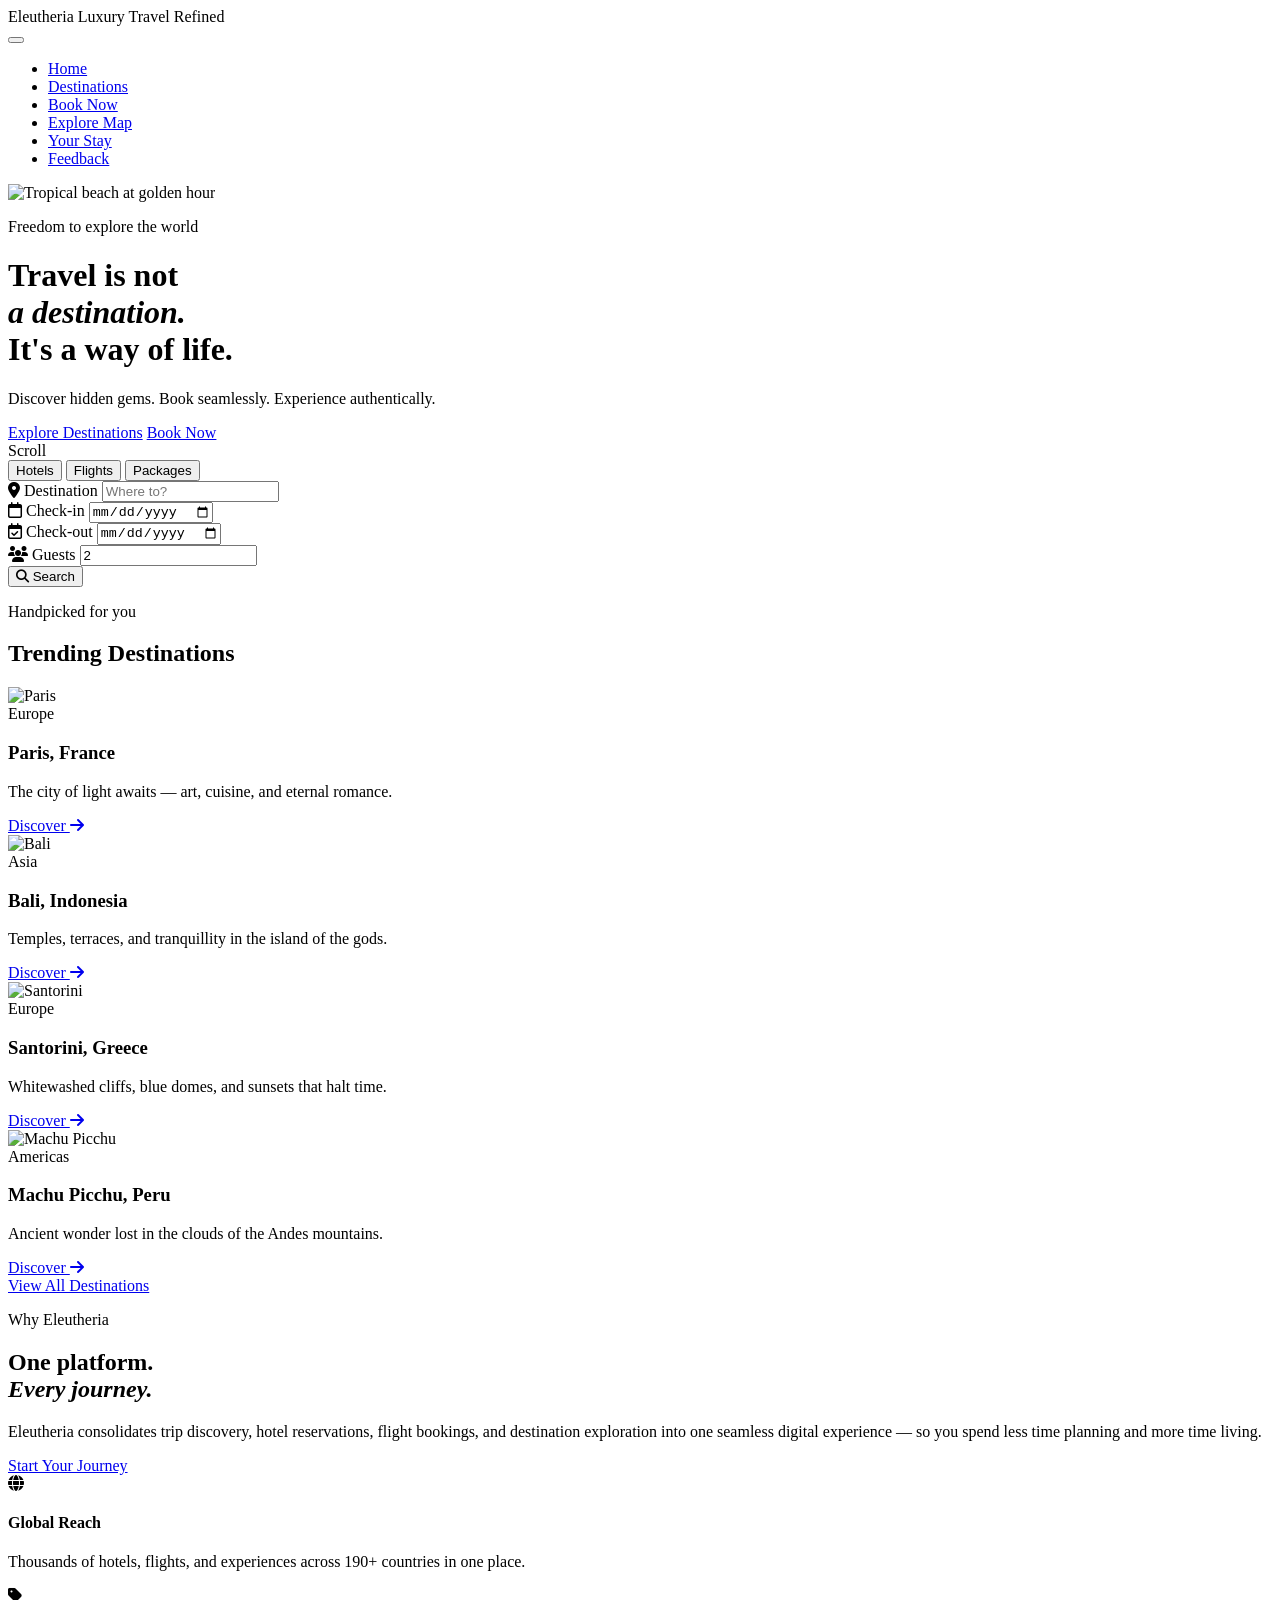
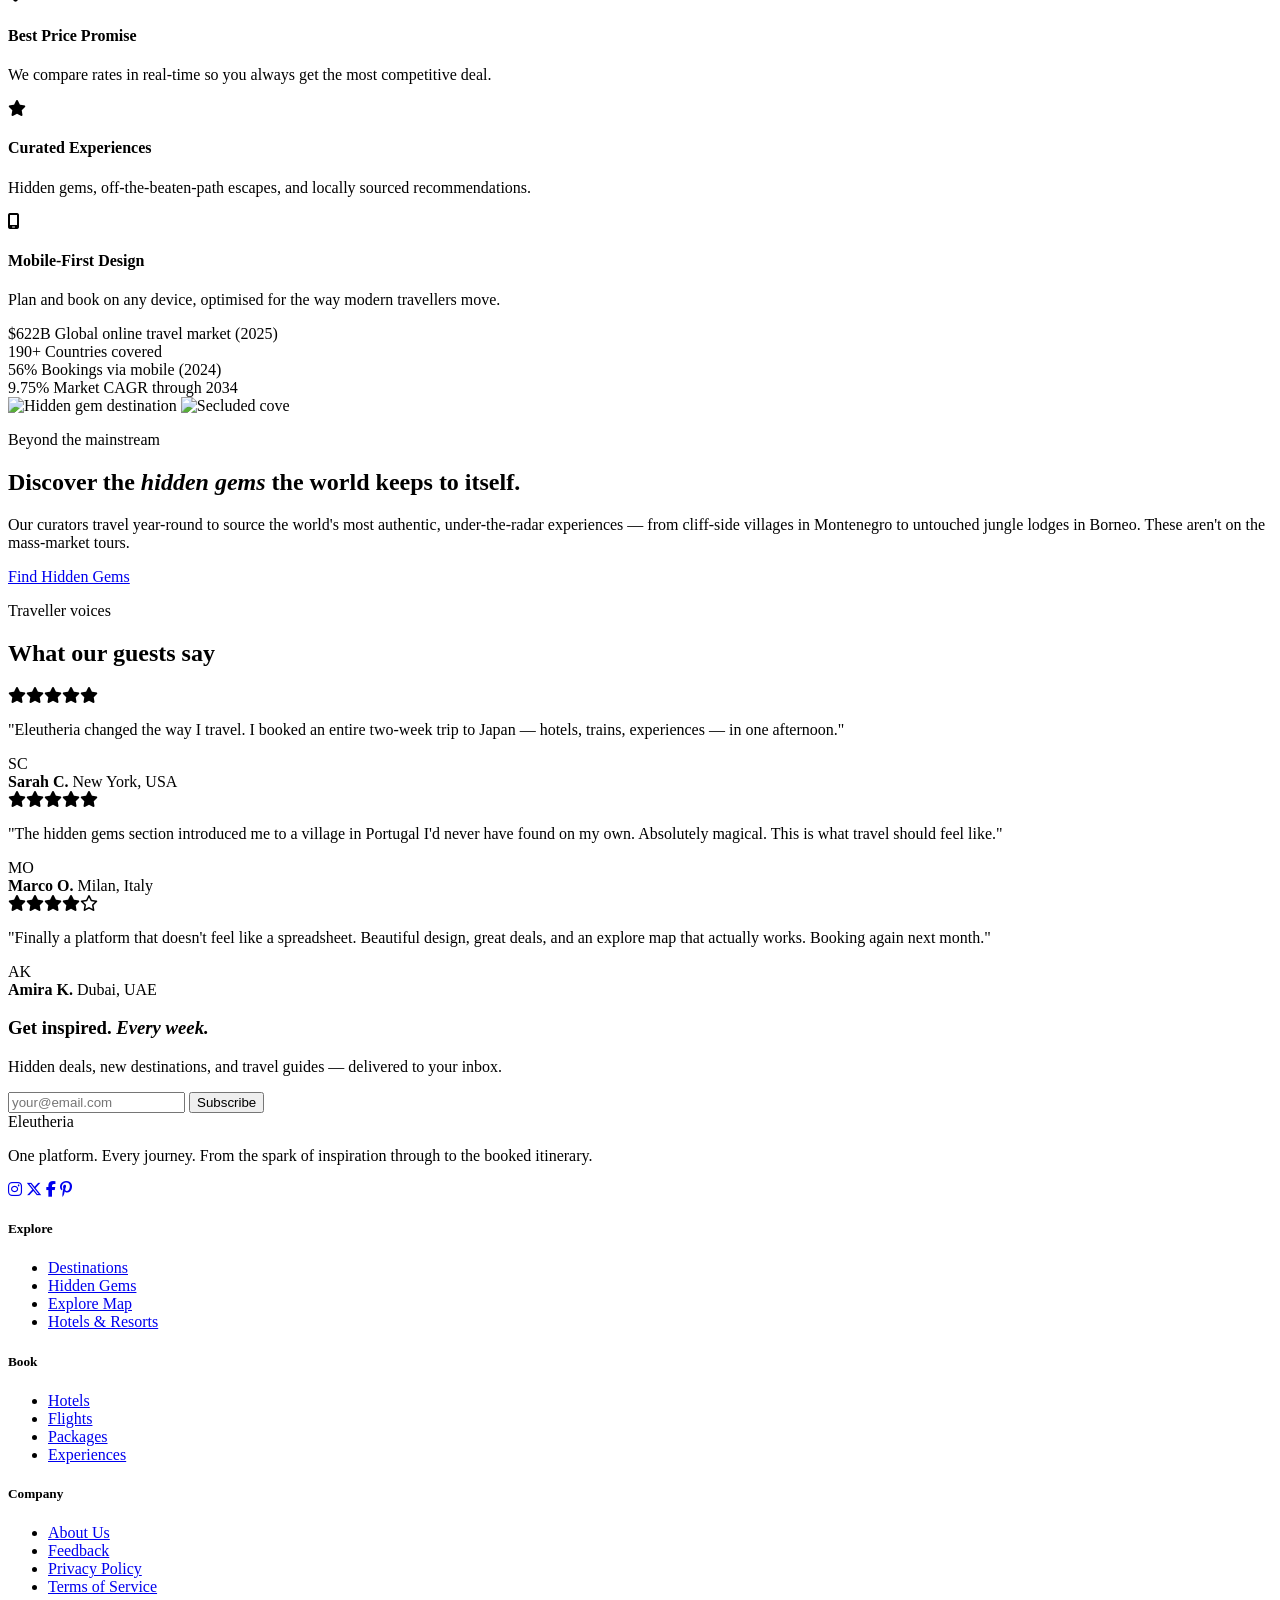
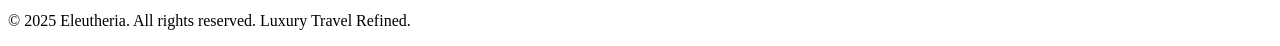
==== commit b96dc945: "commit -m "Refactor: Remove redundant code and improve readability in main.js, style.css,  book.html" ====
--- a/index.html
+++ b/index.html
@@ -4,7 +4,7 @@
   <meta charset="UTF-8" />
   <meta name="viewport" content="width=device-width, initial-scale=1.0" />
   <title>Eleutheria — Luxury Travel Refined</title>
-  <link rel="stylesheet" href="style.css" />
+  <link rel="stylesheet" href="css/style.css" />
   <link rel="preconnect" href="https://fonts.googleapis.com" />
   <link rel="preconnect" href="https://fonts.gstatic.com" crossorigin />
   <link href="https://fonts.googleapis.com/css2?family=Cormorant+Garamond:ital,wght@0,300;0,400;0,600;1,300;1,400&family=Jost:wght@300;400;500&display=swap" rel="stylesheet" />
